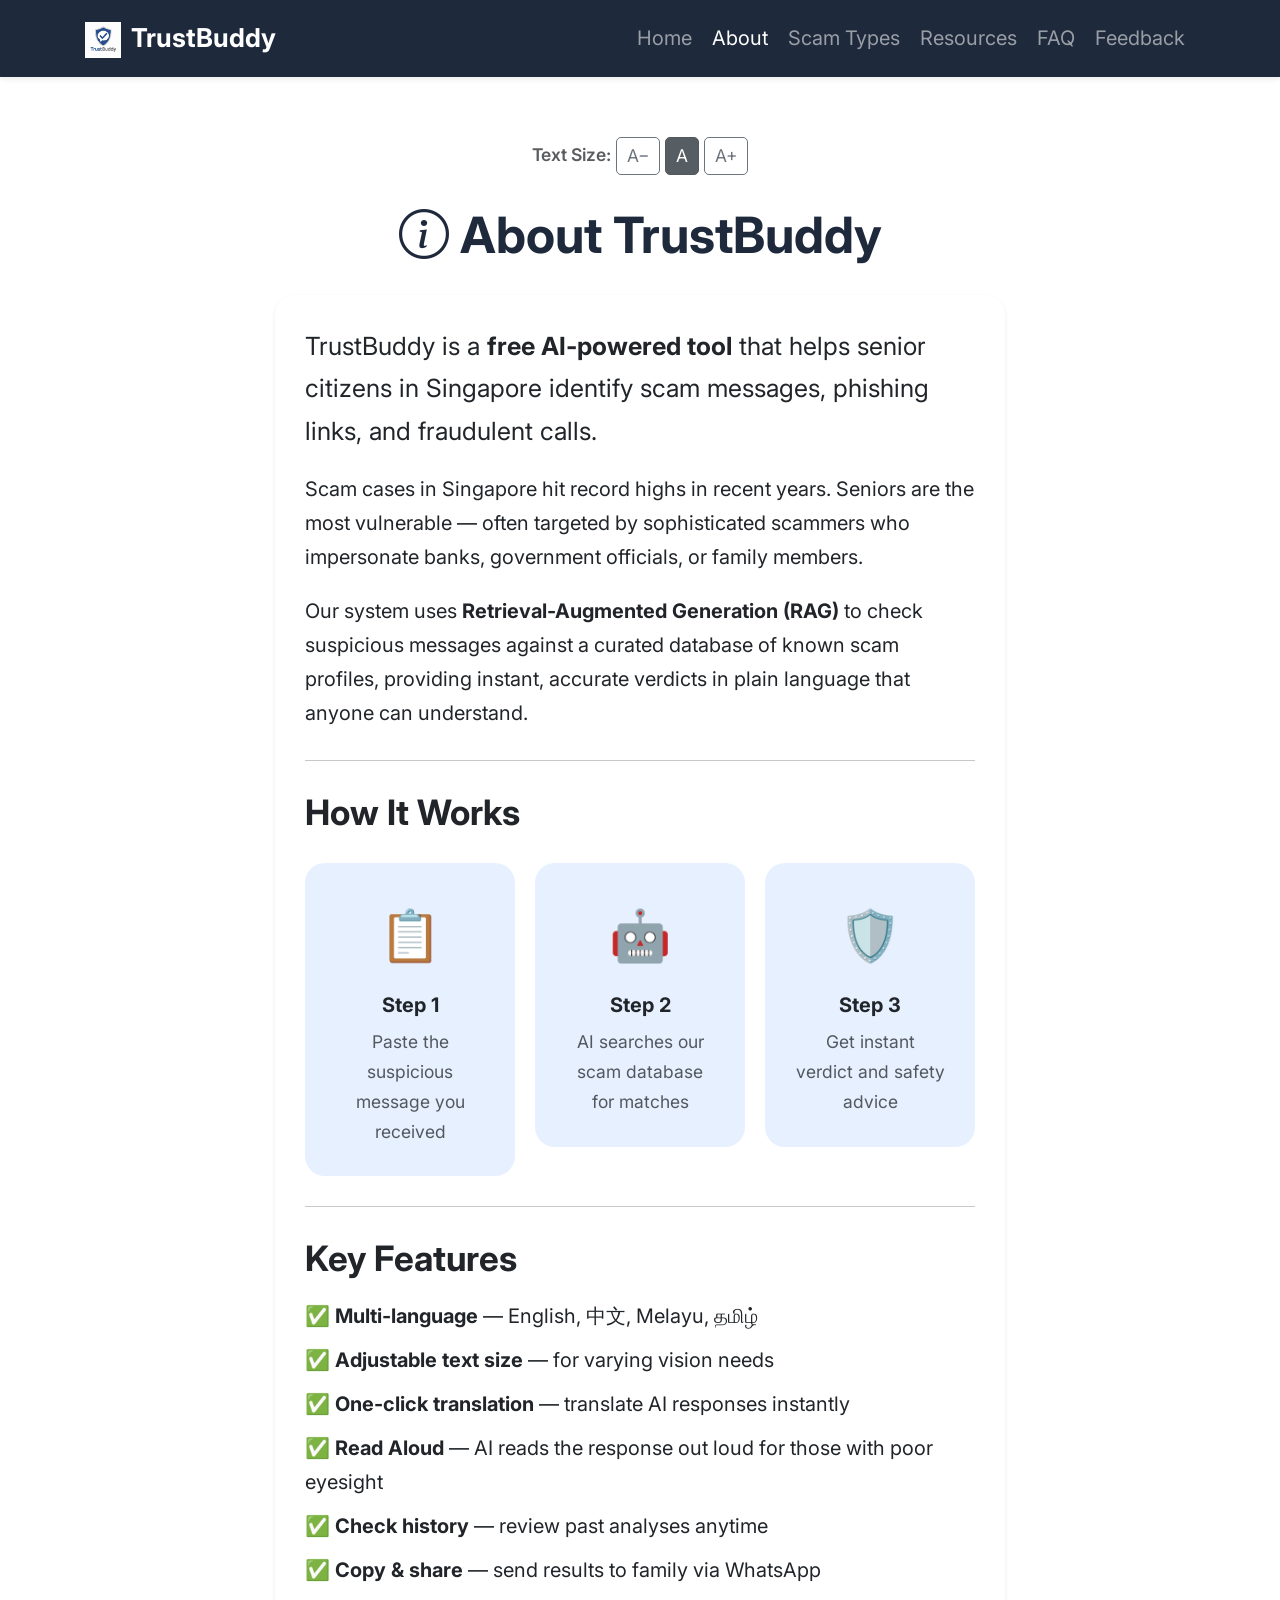
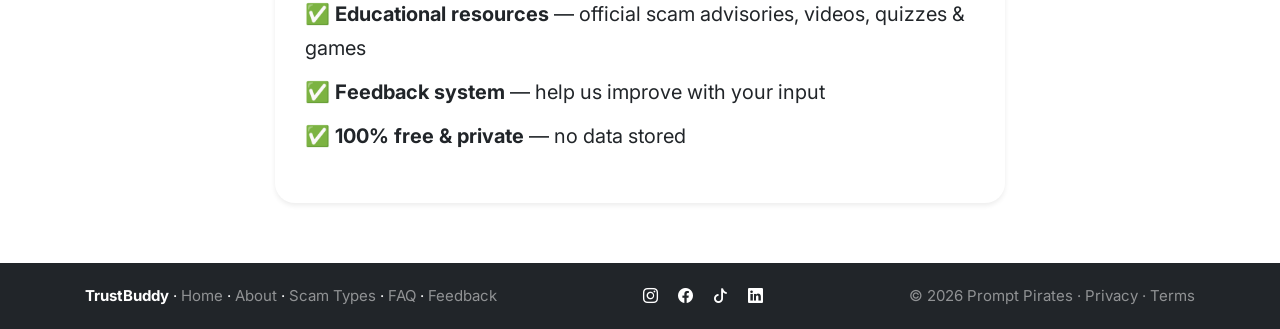
==== about.html @ 8c1a374c "TrustBuddy - AI Anti-Scam Assistant for Singapore Seniors" ====
<!DOCTYPE html>
<html lang="en">
<head>
    <meta charset="UTF-8">
    <meta name="viewport" content="width=device-width, initial-scale=1.0">
    <title>About — TrustBuddy</title>
    <link href="https://cdn.jsdelivr.net/npm/bootstrap@5.3.3/dist/css/bootstrap.min.css" rel="stylesheet">
    <link href="https://cdn.jsdelivr.net/npm/bootstrap-icons@1.11.3/font/bootstrap-icons.min.css" rel="stylesheet">
    <link href="https://fonts.googleapis.com/css2?family=Inter:wght@400;500;600;700;800&display=swap" rel="stylesheet">
    <link rel="stylesheet" href="style.css">
</head>
<body>

    <!-- NAVBAR -->
    <nav class="navbar navbar-expand-lg navbar-dark sticky-top shadow-sm" style="background-color: #1e293b;">
        <div class="container">
            <a class="navbar-brand fw-bold fs-4" href="index.html"><img src="assets/logo.png" alt="TrustBuddy" height="36" class="me-2">TrustBuddy</a>
            <button class="navbar-toggler" type="button" data-bs-toggle="collapse" data-bs-target="#mainNav">
                <span class="navbar-toggler-icon"></span>
            </button>
            <div class="collapse navbar-collapse" id="mainNav">
                <ul class="navbar-nav ms-auto">
                    <li class="nav-item"><a class="nav-link" href="index.html">Home</a></li>
                    <li class="nav-item"><a class="nav-link active" href="about.html">About</a></li>
                    <li class="nav-item"><a class="nav-link" href="scam-types.html">Scam Types</a></li>
                    <li class="nav-item"><a class="nav-link" href="resources.html">Resources</a></li>
                    <li class="nav-item"><a class="nav-link" href="faq.html">FAQ</a></li>
                    <li class="nav-item"><a class="nav-link" href="feedback.html">Feedback</a></li>
                </ul>
            </div>
        </div>
    </nav>

    <!-- ABOUT CONTENT -->
    <section class="py-5">
        <div class="container">
            <div class="text-center mb-4">
                <span class="small fw-semibold text-muted">Text Size:</span>
                <button class="btn btn-sm btn-outline-secondary size-btn" onclick="changeTextSize('decrease')">A−</button>
                <button class="btn btn-sm btn-secondary size-btn active" onclick="changeTextSize('reset')">A</button>
                <button class="btn btn-sm btn-outline-secondary size-btn" onclick="changeTextSize('increase')">A+</button>
            </div>
            <div class="row justify-content-center">
                <div class="col-lg-8">
                    <h1 class="fw-bold text-center mb-4" style="color:#1e293b;"><i class="bi bi-info-circle"></i> About TrustBuddy</h1>
                    <div class="card border-0 shadow-sm rounded-4">
                        <div class="card-body p-4">
                            <p class="fs-5">TrustBuddy is a <strong>free AI-powered tool</strong> that helps senior citizens in Singapore identify scam messages, phishing links, and fraudulent calls.</p>
                            <p>Scam cases in Singapore hit record highs in recent years. Seniors are the most vulnerable — often targeted by sophisticated scammers who impersonate banks, government officials, or family members.</p>
                            <p>Our system uses <strong>Retrieval-Augmented Generation (RAG)</strong> to check suspicious messages against a curated database of known scam profiles, providing instant, accurate verdicts in plain language that anyone can understand.</p>

                            <hr class="my-4">

                            <h3 class="fw-bold">How It Works</h3>
                            <div class="row g-3 mt-2">
                                <div class="col-md-4 text-center">
                                    <div class="bg-primary bg-opacity-10 rounded-4 p-4">
                                        <div class="fs-1">📋</div>
                                        <p class="fw-bold mt-2 mb-1">Step 1</p>
                                        <p class="small text-muted mb-0">Paste the suspicious message you received</p>
                                    </div>
                                </div>
                                <div class="col-md-4 text-center">
                                    <div class="bg-primary bg-opacity-10 rounded-4 p-4">
                                        <div class="fs-1">🤖</div>
                                        <p class="fw-bold mt-2 mb-1">Step 2</p>
                                        <p class="small text-muted mb-0">AI searches our scam database for matches</p>
                                    </div>
                                </div>
                                <div class="col-md-4 text-center">
                                    <div class="bg-primary bg-opacity-10 rounded-4 p-4">
                                        <div class="fs-1">🛡️</div>
                                        <p class="fw-bold mt-2 mb-1">Step 3</p>
                                        <p class="small text-muted mb-0">Get instant verdict and safety advice</p>
                                    </div>
                                </div>
                            </div>

                            <hr class="my-4">

                            <h3 class="fw-bold">Key Features</h3>
                            <ul class="list-unstyled mt-3">
                                <li class="mb-2">✅ <strong>Multi-language</strong> — English, 中文, Melayu, தமிழ்</li>
                                <li class="mb-2">✅ <strong>Adjustable text size</strong> — for varying vision needs</li>
                                <li class="mb-2">✅ <strong>One-click translation</strong> — translate AI responses instantly</li>
                                <li class="mb-2">✅ <strong>Read Aloud</strong> — AI reads the response out loud for those with poor eyesight</li>
                                <li class="mb-2">✅ <strong>Check history</strong> — review past analyses anytime</li>
                                <li class="mb-2">✅ <strong>Copy & share</strong> — send results to family via WhatsApp</li>
                                <li class="mb-2">✅ <strong>Educational resources</strong> — official scam advisories, videos, quizzes & games</li>
                                <li class="mb-2">✅ <strong>Feedback system</strong> — help us improve with your input</li>
                                <li class="mb-2">✅ <strong>100% free & private</strong> — no data stored</li>
                            </ul>

                        </div>
                    </div>
                </div>
            </div>
        </div>
    </section>

    <!-- FOOTER -->
    <footer class="bg-dark text-white py-3 mb-0">
        <div class="container">
            <div class="d-flex flex-wrap justify-content-between align-items-center gap-3">
                <div><strong>TrustBuddy</strong> · <a href="index.html" class="text-white-50 text-decoration-none">Home</a> · <a href="about.html" class="text-white-50 text-decoration-none">About</a> · <a href="scam-types.html" class="text-white-50 text-decoration-none">Scam Types</a> · <a href="faq.html" class="text-white-50 text-decoration-none">FAQ</a> · <a href="feedback.html" class="text-white-50 text-decoration-none">Feedback</a></div>
                <div class="d-flex gap-3 align-items-center">
                    <a href="https://www.instagram.com/" target="_blank" rel="noopener" class="text-white"><i class="bi bi-instagram"></i></a>
                    <a href="https://www.facebook.com/" target="_blank" rel="noopener" class="text-white"><i class="bi bi-facebook"></i></a>
                    <a href="https://www.tiktok.com/" target="_blank" rel="noopener" class="text-white"><i class="bi bi-tiktok"></i></a>
                    <a href="https://www.linkedin.com/" target="_blank" rel="noopener" class="text-white"><i class="bi bi-linkedin"></i></a>
                </div>
                <div class="text-white-50">© 2026 Prompt Pirates · Privacy · Terms</div>
            </div>
        </div>
    </footer>

    <script src="https://cdn.jsdelivr.net/npm/bootstrap@5.3.3/dist/js/bootstrap.bundle.min.js"></script>
    <script src="textsize.js"></script>
</body>
</html>
---- style.css ----
/* ===== Silver Shield - Custom Overrides (works with Bootstrap 5) ===== */
/* Senior-friendly: large text, high contrast, calm aesthetics, big touch targets */

:root {
    --primary: #1e293b;
    --primary-hover: #0f172a;
    --primary-light: #f1f5f9;
    --accent: #2b5797;
    --accent-hover: #1e4070;
    --safe-green: #15803d;
    --safe-bg: #dcfce7;
    --safe-border: #86efac;
    --danger-red: #b91c1c;
    --danger-bg: #fef2f2;
    --danger-border: #fca5a5;
    --text-primary: #1a1a1a;
    --text-secondary: #374151;
    --text-muted: #6b7280;
    --border: #d1d5db;
    --radius-sm: 10px;
    --transition: 0.2s ease;
    --font-base: 20px;
}

html {
    font-size: var(--font-base);
    scroll-behavior: smooth;
}

body {
    font-family: 'Inter', 'Roboto', Arial, sans-serif;
    color: var(--text-primary);
    line-height: 1.7;
}

/* Logo */
.logo-large {
    font-size: 3.5rem;
    margin-bottom: 0.3rem;
}

/* Navbar */
.navbar {
    font-size: 1rem;
}

.navbar-brand {
    font-size: 1.3rem !important;
}

/* Language buttons */
.lang-btn {
    font-size: 0.8rem !important;
    font-weight: 600 !important;
    min-width: 60px;
}

/* Tab navigation */
.nav-pills .nav-link {
    font-weight: 700;
    font-size: 1rem;
    padding: 0.7rem 1.5rem;
    border-radius: var(--radius-sm);
    color: var(--text-secondary);
    background: #f1f5f9;
    border: 2px solid #e2e8f0;
}

.nav-pills .nav-link:hover {
    background: #e2e8f0;
    color: var(--text-primary);
}

.nav-pills .nav-link.active {
    background-color: var(--accent) !important;
    color: #fff !important;
    border-color: var(--accent) !important;
}

/* Textarea */
.form-control-lg {
    font-size: 1rem !important;
    padding: 1rem !important;
    border: 2px solid var(--border) !important;
    border-radius: var(--radius-sm) !important;
    min-height: 140px;
}

.form-control-lg:focus {
    border-color: var(--accent) !important;
    box-shadow: 0 0 0 3px rgba(43, 87, 151, 0.15) !important;
}

/* Check button */
.btn-primary.btn-lg {
    min-height: 60px;
    font-size: 1.2rem !important;
    border-radius: var(--radius-sm) !important;
    background-color: var(--accent) !important;
    border-color: var(--accent) !important;
    color: #fff !important;
}

.btn-primary.btn-lg:hover {
    background-color: var(--accent-hover) !important;
    border-color: var(--accent-hover) !important;
}

/* Tab panels */
.tab-panel {
    display: none;
}

.tab-panel.active {
    display: block;
}

/* ===== LOADING ===== */
.loading {
    display: none;
    align-items: center;
    justify-content: center;
    gap: 0.6rem;
    margin-top: 1rem;
    padding: 1rem;
    font-size: 1.05rem;
    font-weight: 600;
    color: #ffffff;
    background: #6c757d;
    border-radius: var(--radius-sm);
    min-height: 60px;
    width: 100%;
}

.loading.active {
    display: flex;
}

.spinner {
    width: 22px;
    height: 22px;
    border: 3px solid rgba(255, 255, 255, 0.4);
    border-top-color: #ffffff;
    border-radius: 50%;
    animation: spin 0.7s linear infinite;
    flex-shrink: 0;
}

@keyframes spin {
    to { transform: rotate(360deg); }
}

/* ===== RESULT BOX ===== */
.result-box {
    display: none;
    margin-top: 1.5rem;
    padding: 1.3rem;
    border-radius: var(--radius-sm);
    font-size: 1rem;
    line-height: 1.8;
    border: 3px solid transparent;
    animation: fadeSlideIn 0.4s ease;
}

.result-box.visible {
    display: block;
}

.result-box.success {
    background: var(--safe-bg);
    border-color: var(--safe-border);
}

.result-box.error {
    background: var(--danger-bg);
    border-color: var(--danger-border);
}

.result-header {
    font-weight: 700;
    font-size: 1.1rem;
    margin-bottom: 0.6rem;
    display: flex;
    align-items: center;
    gap: 0.5rem;
}

.result-content {
    color: var(--text-primary);
    white-space: pre-wrap;
    word-wrap: break-word;
}

.result-actions {
    margin-top: 1rem;
    display: flex;
    flex-wrap: wrap;
    gap: 0.5rem;
}

/* Translate bar */
.translate-bar {
    margin-top: 1rem;
    padding: 0.7rem 0.8rem;
    background: rgba(255, 255, 255, 0.7);
    border-radius: 8px;
    display: flex;
    align-items: center;
    flex-wrap: wrap;
    gap: 0.4rem;
}

.translate-label {
    font-size: 0.8rem;
    font-weight: 600;
    color: var(--text-secondary);
    margin-right: 0.3rem;
}

.translate-btn {
    padding: 0.3rem 0.7rem;
    font-size: 0.8rem;
    font-weight: 600;
    border: 2px solid var(--border);
    border-radius: 6px;
    background: #fff;
    color: var(--text-primary);
    cursor: pointer;
    transition: all var(--transition);
    min-height: 36px;
}

.translate-btn:hover {
    border-color: var(--accent);
    color: var(--accent);
    background: #e8f0fe;
}

.translate-btn.active {
    border-color: var(--accent);
    background: var(--accent);
    color: #fff;
}

/* Result action buttons */
.btn-copy,
.btn-reset,
.btn-feedback {
    display: inline-flex;
    align-items: center;
    gap: 0.4rem;
    padding: 0.5rem 1rem;
    font-size: 0.85rem;
    font-weight: 600;
    border-radius: 8px;
    cursor: pointer;
    transition: background var(--transition);
    min-height: 44px;
    border: 2px solid var(--border);
    background: #fff;
    color: var(--text-primary);
}

.btn-copy:hover,
.btn-reset:hover,
.btn-feedback:hover {
    border-color: var(--accent);
    color: var(--accent);
}

/* ===== FEEDBACK ===== */
.feedback-question {
    font-size: 0.95rem;
    color: var(--text-primary);
    margin-bottom: 0.5rem;
    margin-top: 1rem;
}

.feedback-row {
    display: flex;
    gap: 0.4rem;
    flex-wrap: wrap;
    margin-bottom: 0.5rem;
}

.fb-btn {
    padding: 0.5rem 1rem;
    font-size: 0.85rem;
    font-weight: 600;
    border: 2px solid var(--border);
    border-radius: 8px;
    background: #fff;
    color: var(--text-primary);
    cursor: pointer;
    transition: all var(--transition);
    min-height: 44px;
}

.fb-btn:hover {
    border-color: var(--accent);
    color: var(--accent);
}

.fb-btn.selected {
    background: var(--primary);
    color: #fff;
    border-color: var(--primary);
}

.feedback-thanks {
    text-align: center;
    font-size: 1rem;
    font-weight: 600;
    color: var(--safe-green);
    padding: 1rem 0;
}

/* Feedback section in result box */
.feedback-section {
    margin-top: 1rem;
    padding: 1.2rem;
    background: #f9fafb;
    border-radius: var(--radius-sm);
    border: 2px solid var(--border);
    animation: fadeSlideIn 0.3s ease;
}

.feedback-comment {
    border: 2px solid var(--border) !important;
    border-radius: 8px !important;
}

/* ===== HISTORY ===== */
.history-list {
    display: flex;
    flex-direction: column;
    gap: 0.8rem;
}

.history-item {
    padding: 1rem;
    border: 2px solid var(--border);
    border-radius: var(--radius-sm);
    background: #fafbfc;
}

.history-item .history-message {
    font-size: 0.85rem;
    color: var(--text-secondary);
    margin-bottom: 0.4rem;
    font-style: italic;
    white-space: nowrap;
    overflow: hidden;
    text-overflow: ellipsis;
}

.history-item .history-result {
    font-size: 0.9rem;
    color: var(--text-primary);
    line-height: 1.6;
    white-space: pre-wrap;
}

.history-item .history-time {
    font-size: 0.7rem;
    color: var(--text-muted);
    margin-top: 0.4rem;
}

/* ===== ANIMATIONS ===== */
@keyframes shake {
    0%, 100% { transform: translateX(0); }
    20% { transform: translateX(-6px); }
    40% { transform: translateX(6px); }
    60% { transform: translateX(-4px); }
    80% { transform: translateX(4px); }
}

@keyframes fadeSlideIn {
    from { opacity: 0; transform: translateY(10px); }
    to { opacity: 1; transform: translateY(0); }
}

/* ===== RESPONSIVE ===== */
@media (max-width: 576px) {
    html {
        font-size: 18px;
    }

    .logo-large {
        font-size: 2.5rem;
    }

    .result-actions {
        flex-direction: column;
    }

    .btn-copy,
    .btn-reset,
    .btn-feedback {
        width: 100%;
        justify-content: center;
    }

    .translate-bar {
        justify-content: center;
    }
}
/* Footer - compact, horizontal layout */
footer {
    font-size: 0.75rem;
    padding: 1rem 0 !important;
}

footer h5, footer h6 {
    font-size: 0.8rem !important;
    margin-bottom: 0.3rem !important;
}

footer .fs-4 {
    font-size: 1rem !important;
}

footer ul li, footer p {
    font-size: 0.7rem;
    margin-bottom: 0.15rem !important;
}

footer hr {
    margin: 0.5rem 0 !important;
}

body {
    margin-bottom: 0;
}

/* Hover card effect for resource links */
.hover-card {
    transition: transform 0.2s ease, box-shadow 0.2s ease;
}

.hover-card:hover {
    transform: translateY(-4px);
    box-shadow: 0 8px 24px rgba(0, 0, 0, 0.12) !important;
}
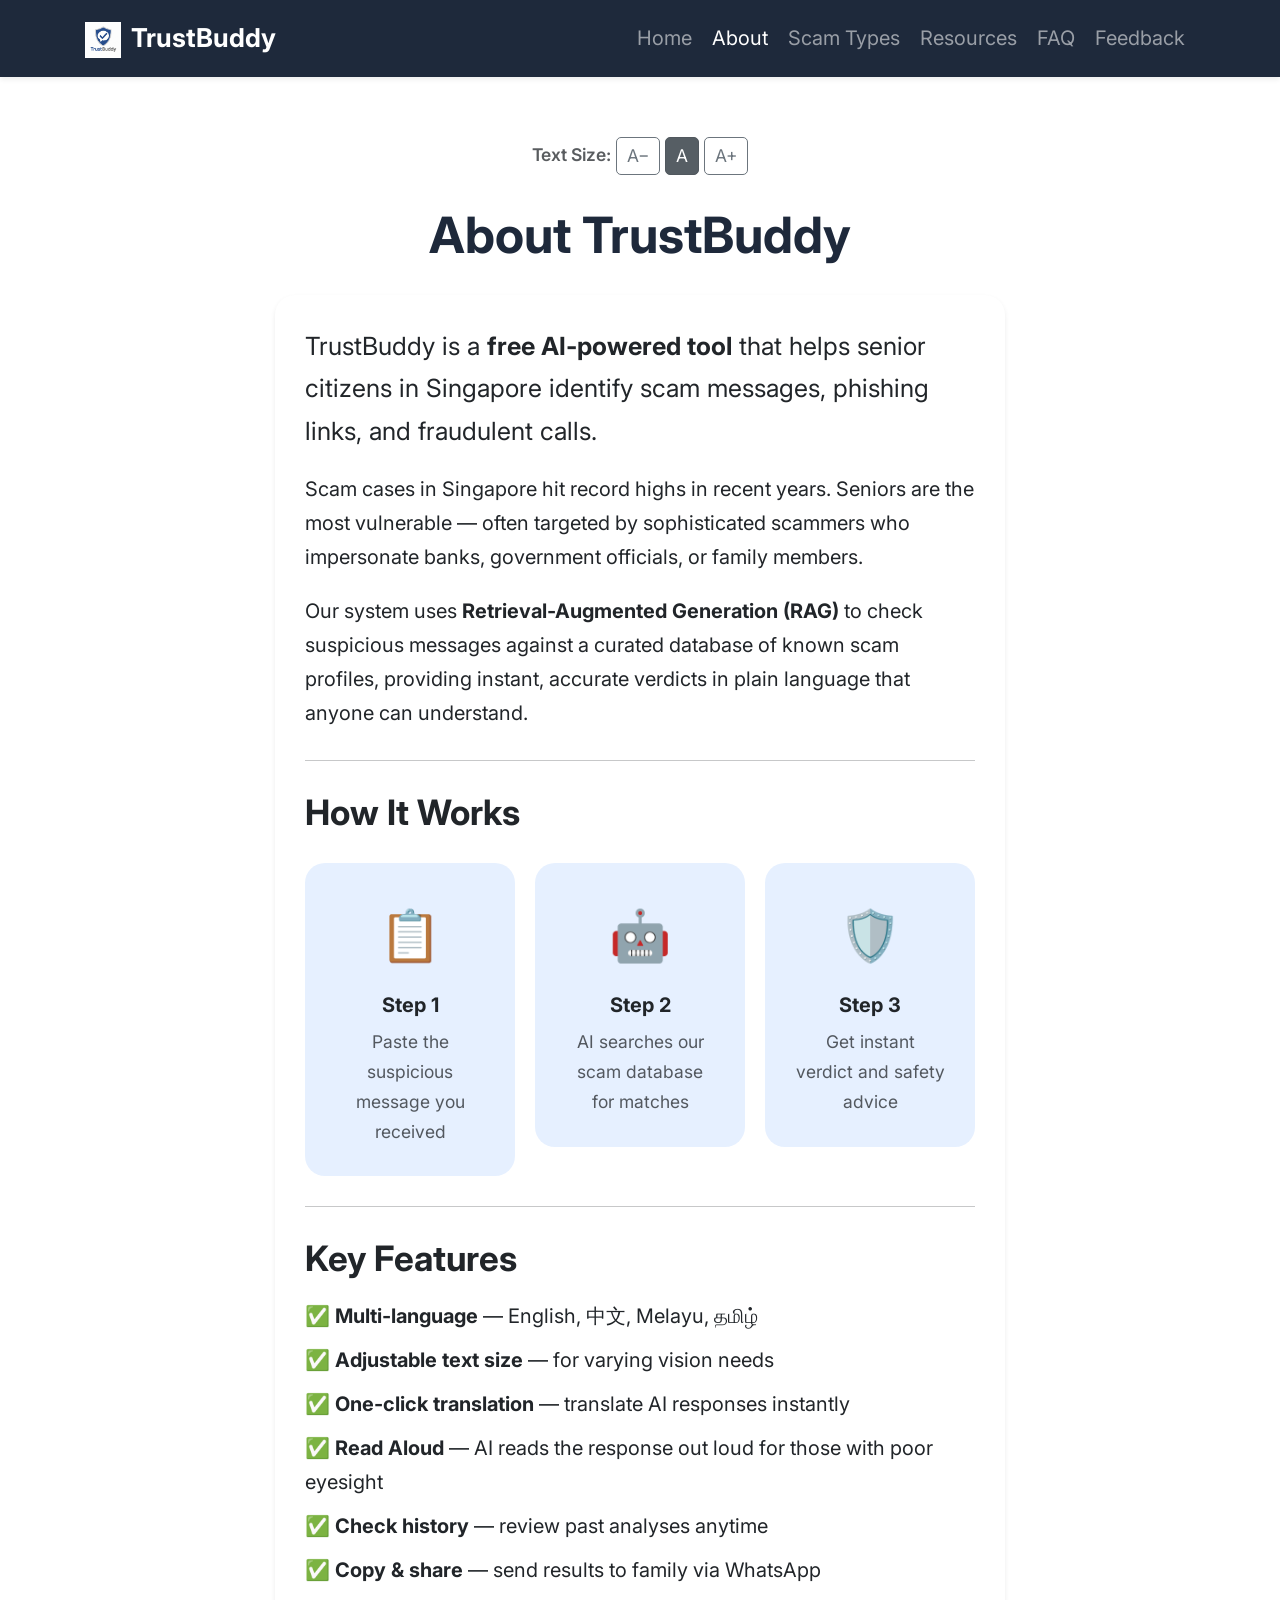
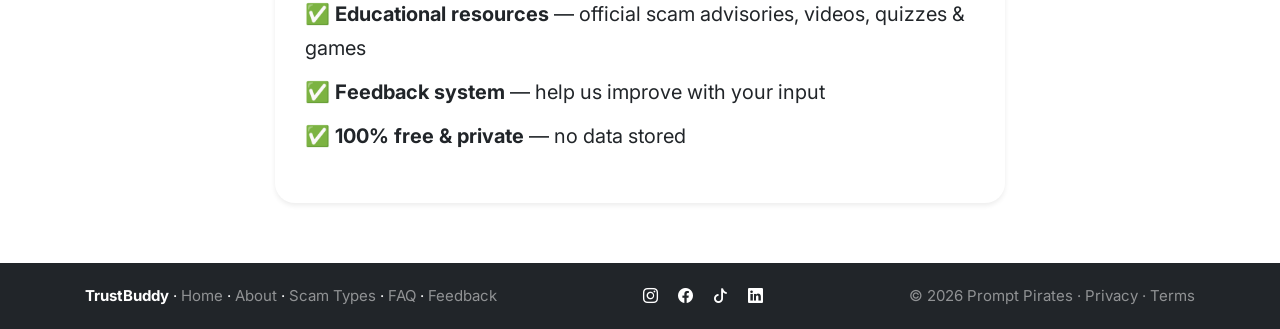
==== commit f418b07b: "Full Page Language Translation + Fix Voice Over for Other Languages" ====
--- a/about.html
+++ b/about.html
@@ -14,18 +14,18 @@
     <!-- NAVBAR -->
     <nav class="navbar navbar-expand-lg navbar-dark sticky-top shadow-sm" style="background-color: #1e293b;">
         <div class="container">
-            <a class="navbar-brand fw-bold fs-4" href="index.html"><img src="assets/logo.png" alt="TrustBuddy" height="36" class="me-2">TrustBuddy</a>
+            <a class="navbar-brand fw-bold fs-4" href="index.html"><img src="assets/logo.png" alt="TrustBuddy" height="36" class="me-2"><span id="navBrand">TrustBuddy</span></a>
             <button class="navbar-toggler" type="button" data-bs-toggle="collapse" data-bs-target="#mainNav">
                 <span class="navbar-toggler-icon"></span>
             </button>
             <div class="collapse navbar-collapse" id="mainNav">
                 <ul class="navbar-nav ms-auto">
-                    <li class="nav-item"><a class="nav-link" href="index.html">Home</a></li>
-                    <li class="nav-item"><a class="nav-link active" href="about.html">About</a></li>
-                    <li class="nav-item"><a class="nav-link" href="scam-types.html">Scam Types</a></li>
-                    <li class="nav-item"><a class="nav-link" href="resources.html">Resources</a></li>
-                    <li class="nav-item"><a class="nav-link" href="faq.html">FAQ</a></li>
-                    <li class="nav-item"><a class="nav-link" href="feedback.html">Feedback</a></li>
+                    <li class="nav-item"><a id="navHome" class="nav-link" href="index.html">Home</a></li>
+                    <li class="nav-item"><a id="navAbout" class="nav-link active" href="about.html">About</a></li>
+                    <li class="nav-item"><a id="navScamTypes" class="nav-link" href="scam-types.html">Scam Types</a></li>
+                    <li class="nav-item"><a id="navResources" class="nav-link" href="resources.html">Resources</a></li>
+                    <li class="nav-item"><a id="navFAQ" class="nav-link" href="faq.html">FAQ</a></li>
+                    <li class="nav-item"><a id="navFeedback" class="nav-link" href="feedback.html">Feedback</a></li>
                 </ul>
             </div>
         </div>
@@ -35,60 +35,60 @@
     <section class="py-5">
         <div class="container">
             <div class="text-center mb-4">
-                <span class="small fw-semibold text-muted">Text Size:</span>
+                <span class="small fw-semibold text-muted" id="sizeLabel">Text Size:</span>
                 <button class="btn btn-sm btn-outline-secondary size-btn" onclick="changeTextSize('decrease')">A−</button>
                 <button class="btn btn-sm btn-secondary size-btn active" onclick="changeTextSize('reset')">A</button>
                 <button class="btn btn-sm btn-outline-secondary size-btn" onclick="changeTextSize('increase')">A+</button>
             </div>
             <div class="row justify-content-center">
                 <div class="col-lg-8">
-                    <h1 class="fw-bold text-center mb-4" style="color:#1e293b;"><i class="bi bi-info-circle"></i> About TrustBuddy</h1>
+                    <h1 id="pageHeadingAbout" class="fw-bold text-center mb-4" style="color:#1e293b;"><i class="bi bi-info-circle"></i> About TrustBuddy</h1>
                     <div class="card border-0 shadow-sm rounded-4">
                         <div class="card-body p-4">
-                            <p class="fs-5">TrustBuddy is a <strong>free AI-powered tool</strong> that helps senior citizens in Singapore identify scam messages, phishing links, and fraudulent calls.</p>
-                            <p>Scam cases in Singapore hit record highs in recent years. Seniors are the most vulnerable — often targeted by sophisticated scammers who impersonate banks, government officials, or family members.</p>
-                            <p>Our system uses <strong>Retrieval-Augmented Generation (RAG)</strong> to check suspicious messages against a curated database of known scam profiles, providing instant, accurate verdicts in plain language that anyone can understand.</p>
+                            <p class="fs-5" data-i18n="aboutIntro1">TrustBuddy is a <strong>free AI-powered tool</strong> that helps senior citizens in Singapore identify scam messages, phishing links, and fraudulent calls.</p>
+                            <p data-i18n="aboutIntro2">Scam cases in Singapore hit record highs in recent years. Seniors are the most vulnerable — often targeted by sophisticated scammers who impersonate banks, government officials, or family members.</p>
+                            <p data-i18n="aboutIntro3">Our system uses <strong>Retrieval-Augmented Generation (RAG)</strong> to check suspicious messages against a curated database of known scam profiles, providing instant, accurate verdicts in plain language that anyone can understand.</p>
 
                             <hr class="my-4">
 
-                            <h3 class="fw-bold">How It Works</h3>
+                            <h3 class="fw-bold" data-i18n="howItWorks">How It Works</h3>
                             <div class="row g-3 mt-2">
                                 <div class="col-md-4 text-center">
                                     <div class="bg-primary bg-opacity-10 rounded-4 p-4">
                                         <div class="fs-1">📋</div>
-                                        <p class="fw-bold mt-2 mb-1">Step 1</p>
-                                        <p class="small text-muted mb-0">Paste the suspicious message you received</p>
+                                        <p class="fw-bold mt-2 mb-1" data-i18n="step1Title">Step 1</p>
+                                        <p class="small text-muted mb-0" data-i18n="step1Desc">Paste the suspicious message you received</p>
                                     </div>
                                 </div>
                                 <div class="col-md-4 text-center">
                                     <div class="bg-primary bg-opacity-10 rounded-4 p-4">
                                         <div class="fs-1">🤖</div>
-                                        <p class="fw-bold mt-2 mb-1">Step 2</p>
-                                        <p class="small text-muted mb-0">AI searches our scam database for matches</p>
+                                        <p class="fw-bold mt-2 mb-1" data-i18n="step2Title">Step 2</p>
+                                        <p class="small text-muted mb-0" data-i18n="step2Desc">AI searches our scam database for matches</p>
                                     </div>
                                 </div>
                                 <div class="col-md-4 text-center">
                                     <div class="bg-primary bg-opacity-10 rounded-4 p-4">
                                         <div class="fs-1">🛡️</div>
-                                        <p class="fw-bold mt-2 mb-1">Step 3</p>
-                                        <p class="small text-muted mb-0">Get instant verdict and safety advice</p>
+                                        <p class="fw-bold mt-2 mb-1" data-i18n="step3Title">Step 3</p>
+                                        <p class="small text-muted mb-0" data-i18n="step3Desc">Get instant verdict and safety advice</p>
                                     </div>
                                 </div>
                             </div>
 
                             <hr class="my-4">
 
-                            <h3 class="fw-bold">Key Features</h3>
+                            <h3 class="fw-bold" data-i18n="keyFeatures">Key Features</h3>
                             <ul class="list-unstyled mt-3">
-                                <li class="mb-2">✅ <strong>Multi-language</strong> — English, 中文, Melayu, தமிழ்</li>
-                                <li class="mb-2">✅ <strong>Adjustable text size</strong> — for varying vision needs</li>
-                                <li class="mb-2">✅ <strong>One-click translation</strong> — translate AI responses instantly</li>
-                                <li class="mb-2">✅ <strong>Read Aloud</strong> — AI reads the response out loud for those with poor eyesight</li>
-                                <li class="mb-2">✅ <strong>Check history</strong> — review past analyses anytime</li>
-                                <li class="mb-2">✅ <strong>Copy & share</strong> — send results to family via WhatsApp</li>
-                                <li class="mb-2">✅ <strong>Educational resources</strong> — official scam advisories, videos, quizzes & games</li>
-                                <li class="mb-2">✅ <strong>Feedback system</strong> — help us improve with your input</li>
-                                <li class="mb-2">✅ <strong>100% free & private</strong> — no data stored</li>
+                                <li class="mb-2" data-i18n="featureMultiLanguage">✅ <strong>Multi-language</strong> — English, 中文, Melayu, தமிழ்</li>
+                                <li class="mb-2" data-i18n="featureAdjustableText">✅ <strong>Adjustable text size</strong> — for varying vision needs</li>
+                                <li class="mb-2" data-i18n="featureTranslation">✅ <strong>One-click translation</strong> — translate AI responses instantly</li>
+                                <li class="mb-2" data-i18n="featureReadAloud">✅ <strong>Read Aloud</strong> — AI reads the response out loud for those with poor eyesight</li>
+                                <li class="mb-2" data-i18n="featureHistory">✅ <strong>Check history</strong> — review past analyses anytime</li>
+                                <li class="mb-2" data-i18n="featureCopyShare">✅ <strong>Copy & share</strong> — send results to family via WhatsApp</li>
+                                <li class="mb-2" data-i18n="featureResources">✅ <strong>Educational resources</strong> — official scam advisories, videos, quizzes & games</li>
+                                <li class="mb-2" data-i18n="featureFeedback">✅ <strong>Feedback system</strong> — help us improve with your input</li>
+                                <li class="mb-2" data-i18n="featurePrivacy">✅ <strong>100% free & private</strong> — no data stored</li>
                             </ul>
 
                         </div>
@@ -102,7 +102,7 @@
     <footer class="bg-dark text-white py-3 mb-0">
         <div class="container">
             <div class="d-flex flex-wrap justify-content-between align-items-center gap-3">
-                <div><strong>TrustBuddy</strong> · <a href="index.html" class="text-white-50 text-decoration-none">Home</a> · <a href="about.html" class="text-white-50 text-decoration-none">About</a> · <a href="scam-types.html" class="text-white-50 text-decoration-none">Scam Types</a> · <a href="faq.html" class="text-white-50 text-decoration-none">FAQ</a> · <a href="feedback.html" class="text-white-50 text-decoration-none">Feedback</a></div>
+                <div><strong>TrustBuddy</strong> · <a href="index.html" class="text-white-50 text-decoration-none" data-i18n="footerHome">Home</a> · <a href="about.html" class="text-white-50 text-decoration-none" data-i18n="footerAbout">About</a> · <a href="scam-types.html" class="text-white-50 text-decoration-none" data-i18n="footerScamTypes">Scam Types</a> · <a href="faq.html" class="text-white-50 text-decoration-none" data-i18n="footerFAQ">FAQ</a> · <a href="feedback.html" class="text-white-50 text-decoration-none" data-i18n="footerFeedback">Feedback</a></div>
                 <div class="d-flex gap-3 align-items-center">
                     <a href="https://www.instagram.com/" target="_blank" rel="noopener" class="text-white"><i class="bi bi-instagram"></i></a>
                     <a href="https://www.facebook.com/" target="_blank" rel="noopener" class="text-white"><i class="bi bi-facebook"></i></a>
@@ -115,6 +115,7 @@
     </footer>
 
     <script src="https://cdn.jsdelivr.net/npm/bootstrap@5.3.3/dist/js/bootstrap.bundle.min.js"></script>
+    <script src="script.js"></script>
     <script src="textsize.js"></script>
 </body>
 </html>
